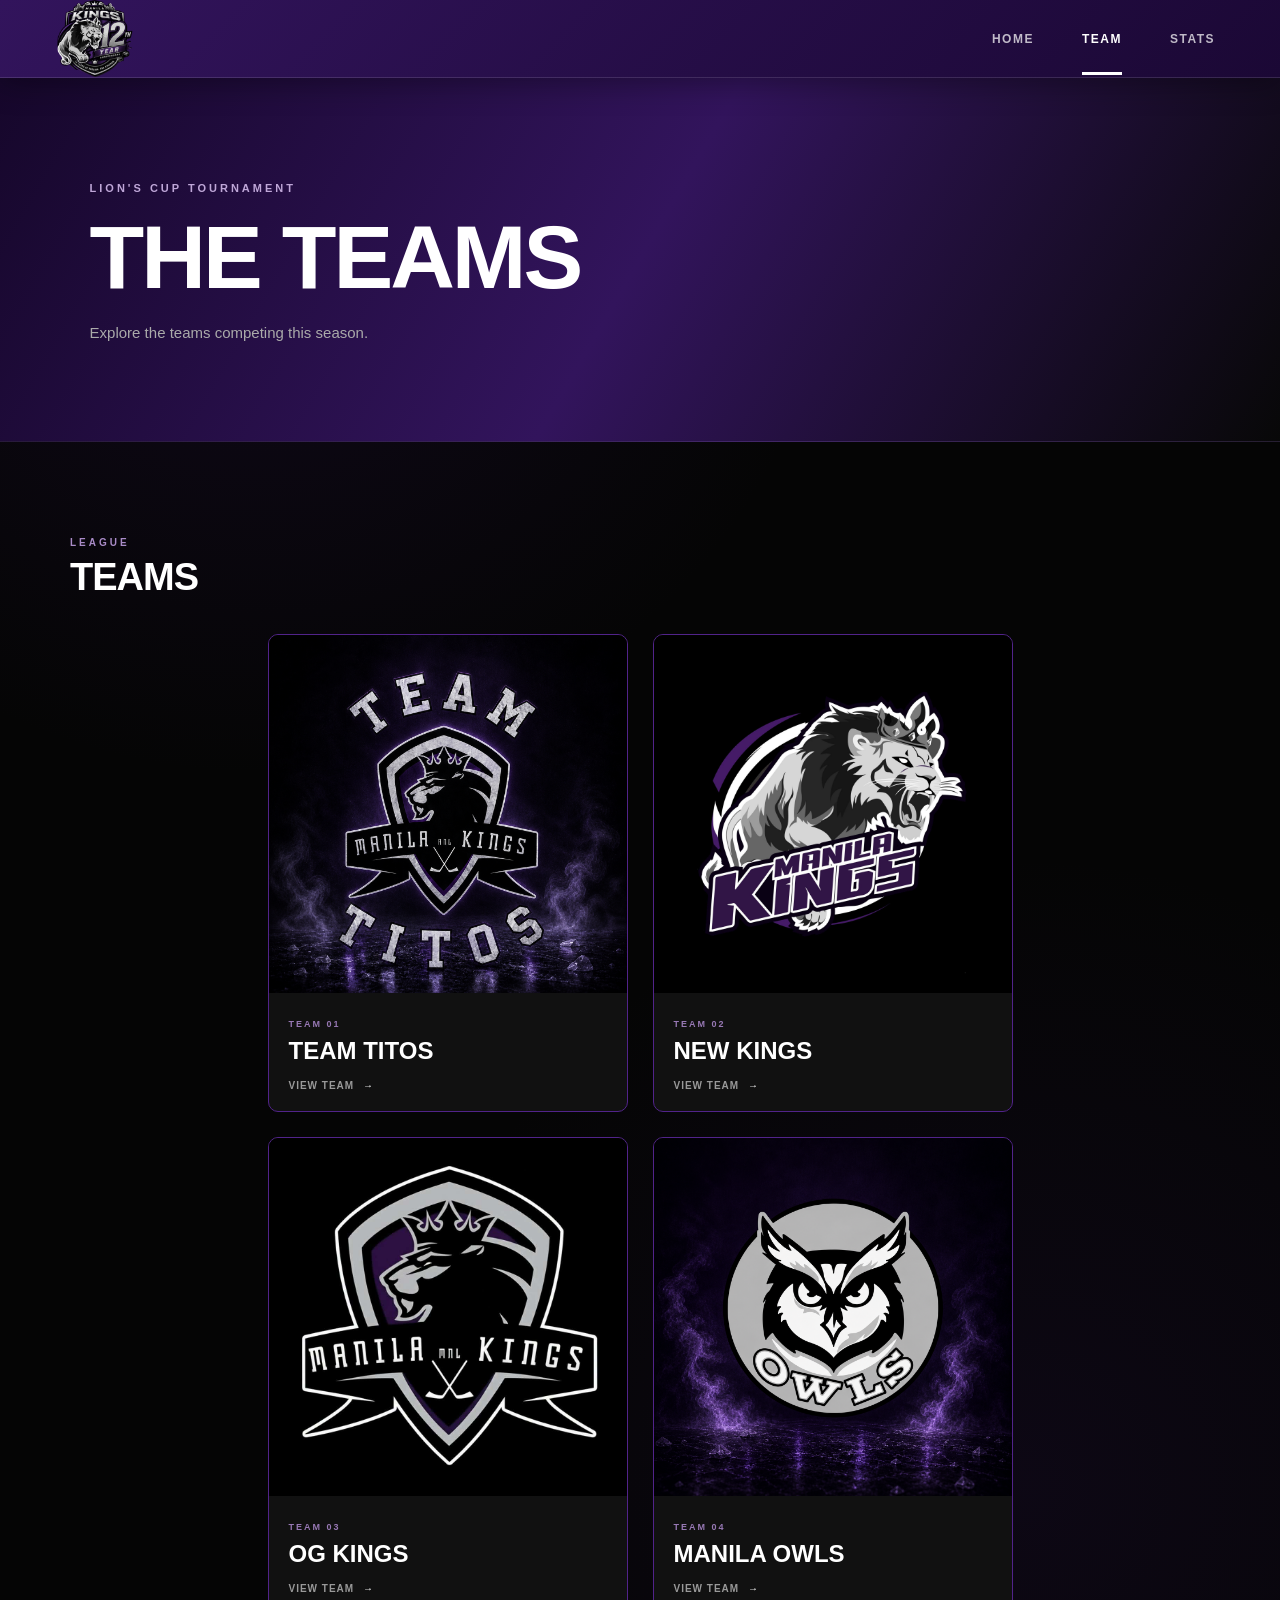
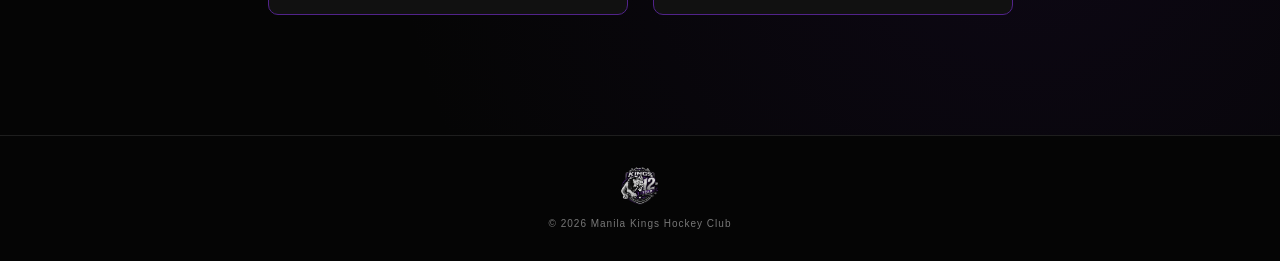
==== team.html @ e968fdde "Add files via upload" ====
<!DOCTYPE html>
<html lang="en">

<head>

    <meta charset="UTF-8">

    <meta name="viewport"
          content="width=device-width, initial-scale=1.0">

    <title>Teams | Manila Kings</title>

    <link rel="stylesheet" href="css/style.css">

</head>

<body>


    <!-- HEADER -->

    <header class="site-header">

        <div class="header-container">

            <a href="index.html"
               class="logo-link">

                <img
                    src="KINGSLOGO.png"
                    class="header-logo"
                    alt="Manila Kings"
                >

            </a>


            <nav class="main-nav">

                <a href="index.html">
                    HOME
                </a>

                <a href="team.html"
                   class="active">
                    TEAM
                </a>

                <a href="#">
                    STATS
                </a>

            </nav>

        </div>

    </header>



    <!-- TEAM HERO -->

    <section class="page-hero">

        <div>

            <span>
                LION'S CUP TOURNAMENT
            </span>

            <h1>
                THE TEAMS
            </h1>

            <p>
                Explore the teams competing
                this season.
            </p>

        </div>

    </section>



    <!-- TEAMS -->

    <main class="teams-page">

        <div class="section-container">


            <div class="section-heading">

                <span>
                    LEAGUE
                </span>

                <h2>
                    TEAMS
                </h2>

            </div>



            <div class="teams-grid">


                <!-- TEAM 1 -->

                <a href="team-1.html"
                   class="team-card">

                    <div class="team-card-number">
                        
                    </div>

                    <div class="team-logo-container">

                        <img
                            src="TEAMTITOS3.png"
                            alt="Team Alpha"
                        >

                    </div>

                    <div class="team-card-info">

                        <span>
                            TEAM 01
                        </span>

                        <h3>
                            TEAM TITOS
                        </h3>

                        <p>
                            VIEW TEAM
                            <b>→</b>
                        </p>

                    </div>

                </a>



                <!-- TEAM 2 -->

                <a href="team-2.html"
                   class="team-card">

                    <div class="team-card-number">
                        
                    </div>

                    <div class="team-logo-container">

                        <img
                            src="NEWKINGS.jpg"
                            alt="Team Bravo"
                        >

                    </div>

                    <div class="team-card-info">

                        <span>
                          TEAM 02  
                        </span>

                        <h3>
                            NEW KINGS
                        </h3>

                        <p>
                            VIEW TEAM
                            <b>→</b>
                        </p>

                    </div>

                </a>



                <!-- TEAM 3 -->

                <a href="team-3.html"
                   class="team-card">

                    <div class="team-card-number">
                        
                    </div>

                    <div class="team-logo-container">

                        <img
                            src="OGKINGS.jpg"
                            alt="Team Charlie"
                        >

                    </div>

                    <div class="team-card-info">

                        <span>
                            TEAM 03
                        </span>

                        <h3>
                            OG KINGS
                        </h3>

                        <p>
                            VIEW TEAM
                            <b>→</b>
                        </p>

                    </div>

                </a>



                <!-- TEAM 4 -->

                <a href="team-4.html"
                   class="team-card">

                    <div class="team-card-number">
                        
                    </div>

                    <div class="team-logo-container">

                        <img
                            src="OWLS.png"
                            alt="Team Delta"
                        >

                    </div>

                    <div class="team-card-info">

                        <span>
                            TEAM 04
                        </span>

                        <h3>
                            MANILA OWLS
                        </h3>

                        <p>
                            VIEW TEAM
                            <b>→</b>
                        </p>

                    </div>

                </a>


            </div>

        </div>

    </main>



  


</body>
  <!-- FOOTER -->
<footer class="site-footer">

    <img
        src="KINGSLOGO.png"
        alt="Manila Kings"
    >

    <p>
        © 2026 Manila Kings Hockey Club
    </p>

</footer>
  
</html>
---- css/style.css ----
/* =========================================
   VARIABLES
   ========================================= */

:root {

    --purple: #32145C;
    --purple-dark: #16072B;
    --purple-deep: #0D0419;
    --purple-light: #51238A;

    --black: #050505;
    --black-2: #0A0A0A;

    --white: #FFFFFF;
    --silver: #BDBDBD;
    --gray: #777777;

}


/* =========================================
   RESET
   ========================================= */

* {
    margin: 0;
    padding: 0;

    box-sizing: border-box;
}


html {
    scroll-behavior: smooth;
}


body {

    font-family:
        Arial,
        Helvetica,
        sans-serif;

    background:
        radial-gradient(
            circle at 20% 10%,
            rgba(50,20,92,.25),
            transparent 30%
        ),

        radial-gradient(
            circle at 80% 80%,
            rgba(50,20,92,.18),
            transparent 35%
        ),

        var(--black);

    color: white;

    min-height: 100vh;
}


a {
    text-decoration: none;
    color: inherit;
}


/* =========================================
   HEADER
   ========================================= */

.site-header {

    height: 78px;

    background:
        linear-gradient(
            135deg,
            #32145C,
            #1B0835
        );

    border-bottom:
        1px solid
        rgba(255,255,255,.12);

    position: sticky;

    top: 0;

    z-index: 1000;

    box-shadow:
        0 5px 30px
        rgba(0,0,0,.35);
}


.header-container {

    max-width: 1250px;

    height: 100%;

    margin: auto;

    padding:
        0 30px;

    display: flex;

    align-items: center;

    justify-content: space-between;
}


.logo-link {

    display: flex;

    align-items: center;

    height: 100%;
}


.header-logo {
    width: 100px;
    height: 80px;
    object-fit: contain;
}

.header-logo:hover {

    transform:
        scale(1.08);
}


/* =========================================
   NAVIGATION
   ========================================= */

.main-nav {

    display: flex;

    align-items: center;

    gap: 8px;
}


.main-nav a {

    position: relative;

    padding:
        29px 20px;

    color:
        rgba(255,255,255,.72);

    font-size: 12px;

    font-weight: 700;

    letter-spacing: 1.5px;

    transition:
        color .25s ease;
}


.main-nav a:hover,
.main-nav a.active {

    color: white;
}


.main-nav a::after {

    content: "";

    position: absolute;

    left: 20px;

    right: 20px;

    bottom: 0;

    height: 3px;

    background: white;

    transform:
        scaleX(0);

    transition:
        transform .25s ease;
}


.main-nav a:hover::after,
.main-nav a.active::after {

    transform:
        scaleX(1);
}


/* =========================================
   HERO
   ========================================= */

.hero {

    height: 650px;

    position: relative;

    overflow: hidden;
}


.hero-slideshow {

    position: absolute;

    inset: 0;
}


.slide {

    position: absolute;

    inset: 0;

    background-size: cover;

    background-position: center;

    opacity: 0;

    transform: scale(1.05);

    transition:
        opacity 1s ease,
        transform 6s ease;
}


.slide.active {

    opacity: 1;

    transform: scale(1);
}


.hero-overlay {

    position: absolute;

    inset: 0;

    background:

        linear-gradient(
            90deg,
            rgba(10,2,20,.92),
            rgba(20,5,40,.55),
            rgba(10,2,20,.25)
        );
}


.hero-content {

    position: absolute;

    left: max(
        7vw,
        calc((100% - 1200px) / 2)
    );

    top: 50%;

    transform:
        translateY(-50%);

    max-width: 650px;

    z-index: 5;
}


.hero-small {

    color:
        #BFA7D8;

    font-size: 13px;

    font-weight: 700;

    letter-spacing: 4px;

    margin-bottom: 12px;
}


.hero h1 {

    font-size:
        clamp(50px, 8vw, 100px);

    line-height: .9;

    font-weight: 900;

    letter-spacing: -4px;

    text-transform: uppercase;
}


.hero-content p {

    margin-top: 20px;

    color:
        rgba(255,255,255,.75);

    font-size: 18px;

    letter-spacing: 2px;

    font-weight: 600;
}


/* =========================================
   BUTTONS
   ========================================= */

.hero-buttons {

    display: flex;

    gap: 12px;

    margin-top: 35px;
}


.btn {

    padding:
        15px 25px;

    font-size: 11px;

    font-weight: 800;

    letter-spacing: 1.5px;

    border-radius: 4px;

    transition:
        all .3s ease;
}


.btn-primary {

    background:
        var(--purple);

    color: white;

    border:
        1px solid
        var(--purple);
}


.btn-primary:hover {

    background:
        var(--purple-light);

    transform:
        translateY(-3px);
}


.btn-outline {

    border:
        1px solid
        rgba(255,255,255,.5);

    color: white;
}


.btn-outline:hover {

    background: white;

    color:
        var(--purple);

    transform:
        translateY(-3px);
}


/* =========================================
   SLIDE DOTS
   ========================================= */

.slide-dots {

    position: absolute;

    bottom: 30px;

    left: 50%;

    transform:
        translateX(-50%);

    display: flex;

    gap: 8px;

    z-index: 10;
}


.dot {

    width: 8px;

    height: 8px;

    border-radius: 50%;

    background:
        rgba(255,255,255,.4);

    cursor: pointer;

    transition:
        all .3s ease;
}


.dot.active {

    width: 28px;

    border-radius: 10px;

    background:
        white;
}


/* =========================================
   GENERAL CONTAINER
   ========================================= */

.section-container {

    max-width: 1200px;

    margin: auto;

    padding:
        0 30px;
}


/* =========================================
   SECTION HEADING
   ========================================= */

.section-heading {

    margin-bottom: 35px;
}


.section-heading span {

    color:
        #A98BC7;

    font-size: 10px;

    font-weight: 800;

    letter-spacing: 3px;
}


.section-heading h2 {

    margin-top: 6px;

    font-size: 38px;

    font-weight: 900;

    letter-spacing: -1px;
}


/* =========================================
   MATCH SECTION
   ========================================= */

.match-section {

    padding:
        90px 0;

    background:
        #080808;
}


.match-card {

    min-height: 230px;

    display: grid;

    grid-template-columns:
        130px 1fr 130px;

    align-items: center;

    background:

        linear-gradient(
            135deg,
            #151515,
            #0D0D0D
        );

    border:
        1px solid
        rgba(255,255,255,.1);

    border-radius: 10px;

    overflow: hidden;

    box-shadow:
        0 20px 50px
        rgba(0,0,0,.3);
}


/* DATE */

.match-date {

    height: 100%;

    display: flex;

    flex-direction: column;

    justify-content: center;

    align-items: center;

    background:
        var(--purple);

    text-align: center;
}


.date-month {

    font-size: 13px;

    letter-spacing: 3px;

    font-weight: 800;
}


.date-day {

    font-size: 58px;

    line-height: 55px;

    font-weight: 900;
}


.date-year {

    color:
        rgba(255,255,255,.65);

    font-size: 10px;

    letter-spacing: 2px;
}


/* TEAMS */

.match-teams {

    display: flex;

    justify-content: center;

    align-items: center;

    gap: 45px;
}


.match-team {

    text-align: center;

    min-width: 150px;
}


.match-team img {

    width: 130px;

    height: 130px;

    object-fit: contain;

    margin-bottom: 10px;
}


.match-team h3 {

    font-size: 14px;

    letter-spacing: 1px;
}


.vs {

    font-size: 20px;

    font-weight: 900;

    color:
        #A98BC7;
}


/* TIME */

.match-time {

    height: 100%;

    display: flex;

    flex-direction: column;

    align-items: center;

    justify-content: center;

    border-left:
        1px solid
        rgba(255,255,255,.08);
}


.match-time span {

    color:
        #888;

    font-size: 9px;

    letter-spacing: 2px;

    margin-bottom: 8px;
}


.match-time strong {

    font-size: 25px;
}


/* =========================================
   PERFORMERS
   ========================================= */

.performers-section {

    padding:
        90px 0;

    background:
        linear-gradient(
            180deg,
            #10051D,
            #080808
        );
}










.performer-number {

    height: 100%;

    width: 85px;

    display: flex;

    align-items: center;

    justify-content: center;

    background:
        var(--purple);

    font-size: 32px;

    font-weight: 900;
}








.performer-stat {

    padding:
        20px;

    text-align: center;

    border-left:
        1px solid
        rgba(255,255,255,.08);
}


.performer-stat strong {

    display: block;

    font-size: 30px;

    color:
        #C7B2DA;
}


.performer-stat span {

    font-size: 9px;

    color:
        #888;

    letter-spacing: 1px;
}


/* =========================================
   QUICK LINKS
   ========================================= */

.quick-section {

    padding:
        0 0 100px;

    background:
        #080808;
}


.quick-grid {

    display: grid;

    grid-template-columns:
        repeat(3, 1fr);

    gap: 15px;
}


.quick-card {

    padding: 30px;

    min-height: 180px;

    background:
        linear-gradient(
            135deg,
            #171717,
            #0D0D0D
        );

    border:
        1px solid
        rgba(255,255,255,.08);

    border-radius: 8px;

    transition:
        all .3s ease;
}


.quick-card:hover {

    background:
        linear-gradient(
            135deg,
            var(--purple),
            var(--purple-dark)
        );

    transform:
        translateY(-5px);
}


.quick-card > span {

    color:
        #8560A7;

    font-size: 10px;

    font-weight: 800;
}


.quick-card h3 {

    margin-top: 30px;

    font-size: 22px;
}


.quick-card p {

    margin-top: 8px;

    color:
        #888;

    font-size: 12px;

    line-height: 1.6;
}


.quick-card:hover p {

    color:
        rgba(255,255,255,.7);
}


/* =========================================
   PAGE HERO
   ========================================= */

.page-hero {

    min-height: 360px;

    display: flex;

    align-items: center;

    padding:
        100px 7vw;

    background:

        linear-gradient(
            120deg,
            #16072B,
            #32145C,
            #080808
        );

    border-bottom:
        1px solid
        rgba(255,255,255,.08);
}


.page-hero span {

    color:
        #BFA7D8;

    font-size: 11px;

    font-weight: 800;

    letter-spacing: 3px;
}


.page-hero h1 {

    margin-top: 10px;

    font-size:
        clamp(50px, 7vw, 90px);

    font-weight: 900;

    letter-spacing: -3px;
}


.page-hero p {

    margin-top: 15px;

    color:
        #AAA;

    font-size: 15px;
}


/* =========================================
   TEAMS PAGE
   ========================================= */

.teams-page {

    padding:
        90px 0 120px;
}


/* =========================================
   TEAM GRID
========================================= */

.teams-grid {
    display: grid;

    /* Desktop: 2 smaller cards */
    grid-template-columns: repeat(2, 360px);

    justify-content: center;

    gap: 25px;

    width: 100%;
}


/* =========================================
   TEAM CARD
========================================= */

.team-card {
    width: 360px;

    position: relative;

    overflow: hidden;

    display: flex;

    flex-direction: column;

    background: #111111;

    border: 1px solid #51238A;

    border-radius: 10px;

    transition:
        transform 0.35s ease,
        border-color 0.35s ease;
}


.team-card:hover {
    transform: translateY(-8px);

    border-color: #6D3BA0;

    box-shadow:
        0 20px 50px rgba(50,20,92,.30);
}


/* =========================================
   SQUARE IMAGE
========================================= */

.team-logo-container {
    width: 100%;

    aspect-ratio: 1 / 1;

    display: flex;

    justify-content: center;

    align-items: center;

    overflow: hidden;

    padding: 0;
}


.team-logo-container img {
    width: 100%;
    height: 100%;

    object-fit: cover;

    object-position: center;

    display: block;

    transition:
        transform 0.4s ease;
}


.team-card:hover .team-logo-container img {
    transform: scale(1.05);
}


/* =========================================
   NUMBER
========================================= */

.team-card-number {
    position: absolute;

    top: 15px;
    left: 18px;

    z-index: 5;

    color: rgba(255,255,255,.75);

    font-size: 40px;

    font-weight: 900;
}


/* =========================================
   TEAM INFO
========================================= */

.team-card-info {
    padding: 20px;
}


.team-card-info span {
    color: #9778B4;

    font-size: 9px;

    font-weight: 800;

    letter-spacing: 2px;
}


.team-card-info h3 {
    margin-top: 6px;

    font-size: 24px;

    font-weight: 900;
}


.team-card-info p {
    margin-top: 15px;

    color: #999999;

    font-size: 10px;

    font-weight: 800;

    letter-spacing: 1px;
}


.team-card-info b {
    color: white;

    margin-left: 5px;
}


/* =========================================
   TABLET
========================================= */

@media (max-width: 850px) {

    .teams-grid {
        grid-template-columns: repeat(2, minmax(0, 1fr));

        gap: 18px;

        padding: 0 20px;
    }

    .team-card {
        width: 100%;
    }

}


/* =========================================
   MOBILE
========================================= */

@media (max-width: 600px) {

    .teams-grid {
        grid-template-columns: 1fr;

        width: 100%;

        padding: 0 20px;

        gap: 20px;
    }

    .team-card {
        width: 100%;

        max-width: 360px;

        margin: 0 auto;
    }

}


/* =========================================
   SMALL PHONES
========================================= */

@media (max-width: 380px) {

    .teams-grid {
        padding: 0 15px;
    }

    .team-card {
        max-width: 100%;
    }

    .team-card-info {
        padding: 17px;
    }

    .team-card-info h3 {
        font-size: 21px;
    }
}


/* =========================================
   FOOTER
========================================= */
.site-footer { width:100%; padding:30px 20px; display:flex; flex-direction:column; align-items:center; justify-content:center; text-align:center; background:#050505; border-top:1px solid rgba(255,255,255,.1); gap:10px; }
.site-footer img { width:40px; height:40px; object-fit:contain; display:block; margin:0; }
.site-footer p { width:100%; margin:0; padding:0; color:#777; text-align:center; font-family:Arial,Helvetica,sans-serif; font-size:10px; font-weight:500; line-height:1.5; letter-spacing:1px; }

@media (max-width:850px) { .site-header{height:70px;} .header-container{padding:0 20px;} .header-logo{width:85px;height:65px;} .main-nav{gap:2px;} .main-nav a{padding:25px 12px;font-size:11px;letter-spacing:1px;} .main-nav a::after{left:12px;right:12px;} }
@media (max-width:600px) { .site-header{height:60px;} .header-container{width:100%;padding:0 12px;} .header-logo{width:65px;height:55px;} .main-nav{gap:0;} .main-nav a{padding:22px 7px;font-size:9px;letter-spacing:.5px;} .main-nav a::after{left:7px;right:7px;height:2px;} }
@media (max-width:380px) { .site-header{height:56px;} .header-container{padding:0 8px;} .header-logo{width:55px;height:48px;} .main-nav a{padding:20px 5px;font-size:8px;letter-spacing:.3px;} .main-nav a::after{left:5px;right:5px;} }

@media (max-width:600px) { .match-card{display:flex;flex-direction:column;min-height:0;} .match-date{width:100%;min-height:60px;padding:12px 10px;text-align:center;background:#32145C;color:#fff;box-sizing:border-box;} .match-teams{width:100%;display:flex;justify-content:center;align-items:center;gap:10px;padding:20px 10px 5px;box-sizing:border-box;} .match-team{flex:1;min-width:0;max-width:110px;text-align:center;} .match-team img{width:70px;height:70px;object-fit:contain;margin-bottom:7px;} .match-team h3{margin:0;font-size:11px;line-height:1.2;letter-spacing:.5px;white-space:normal;overflow-wrap:anywhere;} .vs{flex-shrink:0;font-size:15px;font-weight:900;color:#A98BC7;padding:0 2px;} .match-time{width:100%;height:auto;display:flex;flex-direction:column;align-items:center;justify-content:center;border-left:none;border-top:1px solid rgba(255,255,255,.08);margin-top:15px;padding:15px 0 5px;} .match-time span{color:#888;font-size:8px;letter-spacing:2px;margin-bottom:5px;} .match-time strong{font-size:20px;} }
/* =========================================
   RESPONSIVE SLIDESHOW
========================================= */

.slideshow {
    width: 100%;
    overflow: hidden;
}

.slideshow img {
    width: 100%;
    height: auto;
    display: block;
    object-fit: cover;
}

/* MOBILE */
@media (max-width: 600px) {

    .slideshow {
        width: 100%;
        max-width: 100%;
        margin: 0;
    }

    .slideshow img {
        width: 100%;
        height: auto;
        object-fit: cover;
    }

}


/* SMALL PHONE */
@media (max-width: 380px) {

    .slideshow {
        width: 100%;
    }

    .slideshow img {
        width: 100%;
        height: auto;
    }
}
/* =========================================
   HERO - MOBILE
========================================= */

@media (max-width: 600px) {

    .hero {
        min-height: 0;
        height: 280px;

        padding: 25px 20px;

        display: flex;
        align-items: center;
        justify-content: flex-start;

        overflow: hidden;
    }

    .hero-content {
        width: 100%;
        max-width: 100%;

        text-align: left;
    }

    .hero h1 {
        font-size: 28px;
        line-height: 1.1;
        margin-bottom: 8px;
    }

    .hero p {
        font-size: 11px;
        line-height: 1.4;
    }

}


/* =========================================
   SMALL PHONE
========================================= */

@media (max-width: 380px) {

    .hero {
        height: 230px;

        padding: 20px 15px;

        justify-content: flex-start;
    }

    .hero-content {
        text-align: left;
    }

  .hero h1 {
    width: fit-content;
    max-width: 200px;
    line-height: 0.95;
     letter-spacing: 0px;
}

    .hero p {
        font-size: 9px;
    }

}



/* =========================================
   TOP PERFORMERS
========================================= */



/* =========================================
   PERFORMER CARD
========================================= */



/* =========================================
   PLAYER IMAGE - 1:1
========================================= */

.performer-photo {
    width: 100%;
    aspect-ratio: 1 / 1;

    overflow: hidden;

    background: #161616;
}

.performer-photo img {
    width: 100%;
    height: 100%;

    display: block;

    object-fit: cover;
    object-position: center;
}


/* =========================================
   PLAYER INFO
========================================= */





/* =========================================
   PLAYER STATS
========================================= */




/* =========================================
   MOBILE - HORIZONTAL SWIPE
========================================= */

@media (max-width: 600px) {

 
    


    /* PLAYER CARD */

    

    /* IMAGE */

    .performer-photo {
        width: 100%;
        aspect-ratio: 1 / 1;
    }


    /* TEXT */

  


    /* STATS */

    
}


/* =========================================
   SMALL PHONES
========================================= */

@media (max-width: 380px) {

    

   
}
/* =========================================
   TOP PERFORMERS
   ========================================= */

.performers-section {
    padding: 90px 0;
    background: linear-gradient(
        180deg,
        #10051D,
        #080808
    );
}


/* =========================================
   DESKTOP - 3 CARDS
   ========================================= */

.performers-grid {
    display: grid;
    grid-template-columns: repeat(3, 1fr);
    gap: 20px;
    width: 100%;
}


/* =========================================
   PLAYER CARD
   ========================================= */

.performer-card {
    min-width: 0;
    overflow: hidden;

    background: #0A0A0A;

    border: 1px solid rgba(255,255,255,.08);
    border-radius: 8px;

    transition:
        transform .3s ease,
        border-color .3s ease;
}

.performer-card:hover {
    transform: translateY(-5px);

    border-color:
        rgba(80,35,138,.7);
}


/* =========================================
   PLAYER IMAGE - 1:1
   ========================================= */

.performer-photo {
    width: 100%;
    aspect-ratio: 1 / 1;

    overflow: hidden;

    background: #161616;
}

.performer-photo img {
    width: 100%;
    height: 100%;

    display: block;

    object-fit: cover;
    object-position: center;
}


/* =========================================
   PLAYER INFORMATION
   ========================================= */

.performer-info {
    padding: 14px;
}

.performer-info > span {
    display: block;

    margin-bottom: 4px;

    color: #A98BC7;

    font-size: 8px;
    font-weight: 700;

    letter-spacing: 1px;

    text-transform: uppercase;
}

.performer-info h3 {
    margin: 0 0 12px;

    color: #FFFFFF;

    font-size: 16px;
    line-height: 1.1;

    font-weight: 800;

    letter-spacing: .5px;
}


/* =========================================
   STATS
   ========================================= */

.performer-stats {
    display: grid;

    grid-template-columns: repeat(3, 1fr);

    gap: 5px;
}

.stat-box {
    padding: 8px 4px;

    text-align: center;

    background: #32145C;

    border: 1px solid rgba(255,255,255,.08);

    border-radius: 3px;
}

.stat-box strong {
    display: block;

    color: #FFFFFF;

    font-size: 16px;
    line-height: 1;

    font-weight: 800;
}

.stat-box small {
    display: block;

    margin-top: 4px;

    color: #BDBDBD;

    font-size: 6px;
    line-height: 1;

    font-weight: 700;

    letter-spacing: .5px;
}


/* =========================================
   MOBILE - SWIPE
   ========================================= */

@media (max-width: 600px) {

    .performers-section {
        padding: 60px 0;
    }

    .performers-grid {

        display: flex;

        flex-direction: row;

        gap: 12px;

        width: 100%;

        overflow-x: auto;
        overflow-y: hidden;

        padding:
            5px 20px 15px;

        scroll-snap-type:
            x mandatory;

        -webkit-overflow-scrolling:
            touch;

        scrollbar-width: none;
    }


    .performers-grid::-webkit-scrollbar {
        display: none;
    }


    /* ONE LARGE CARD */

    .performer-card {

        flex: 0 0 78%;

        width: 78%;

        min-width: 78%;

        scroll-snap-align: start;
    }


    /* IMAGE */

    .performer-photo {
        width: 100%;

        aspect-ratio: 1 / 1;
    }


    /* TEXT */

    .performer-info {
        padding: 10px;
    }

    .performer-info > span {
        font-size: 7px;

        margin-bottom: 3px;
    }

    .performer-info h3 {
        font-size: 13px;

        margin-bottom: 9px;
    }


    /* STATS */

    .stat-box {
        padding: 7px 3px;
    }

    .stat-box strong {
        font-size: 14px;
    }

    .stat-box small {
        font-size: 6px;
    }

}


/* =========================================
   SMALL PHONES
   ========================================= */

@media (max-width: 380px) {

    .performers-grid {
        gap: 10px;

        padding-left: 10px;
        padding-right: 10px;
    }

    .performer-card {
        flex: 0 0 82%;

        width: 82%;
        min-width: 82%;
    }

    .performer-info h3 {
        font-size: 12px;
    }

    .stat-box strong {
        font-size: 13px;
    }

}
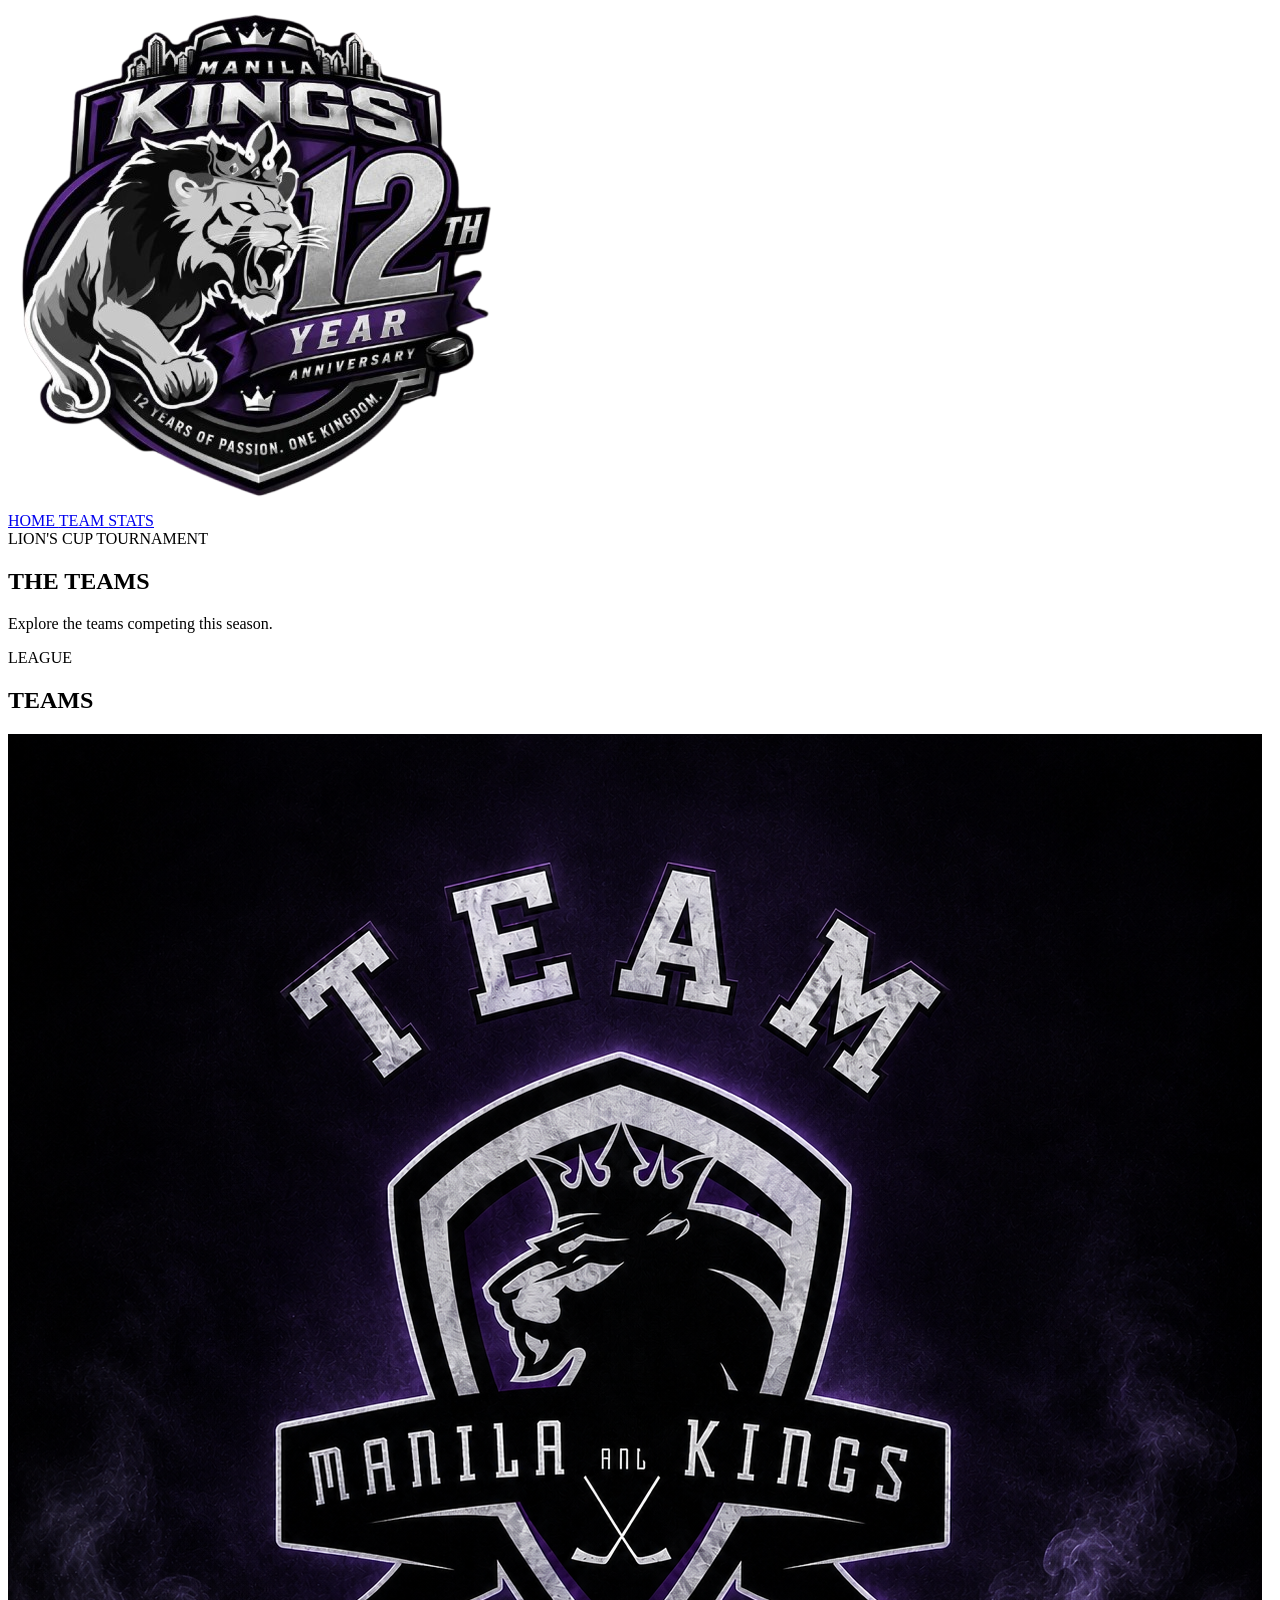
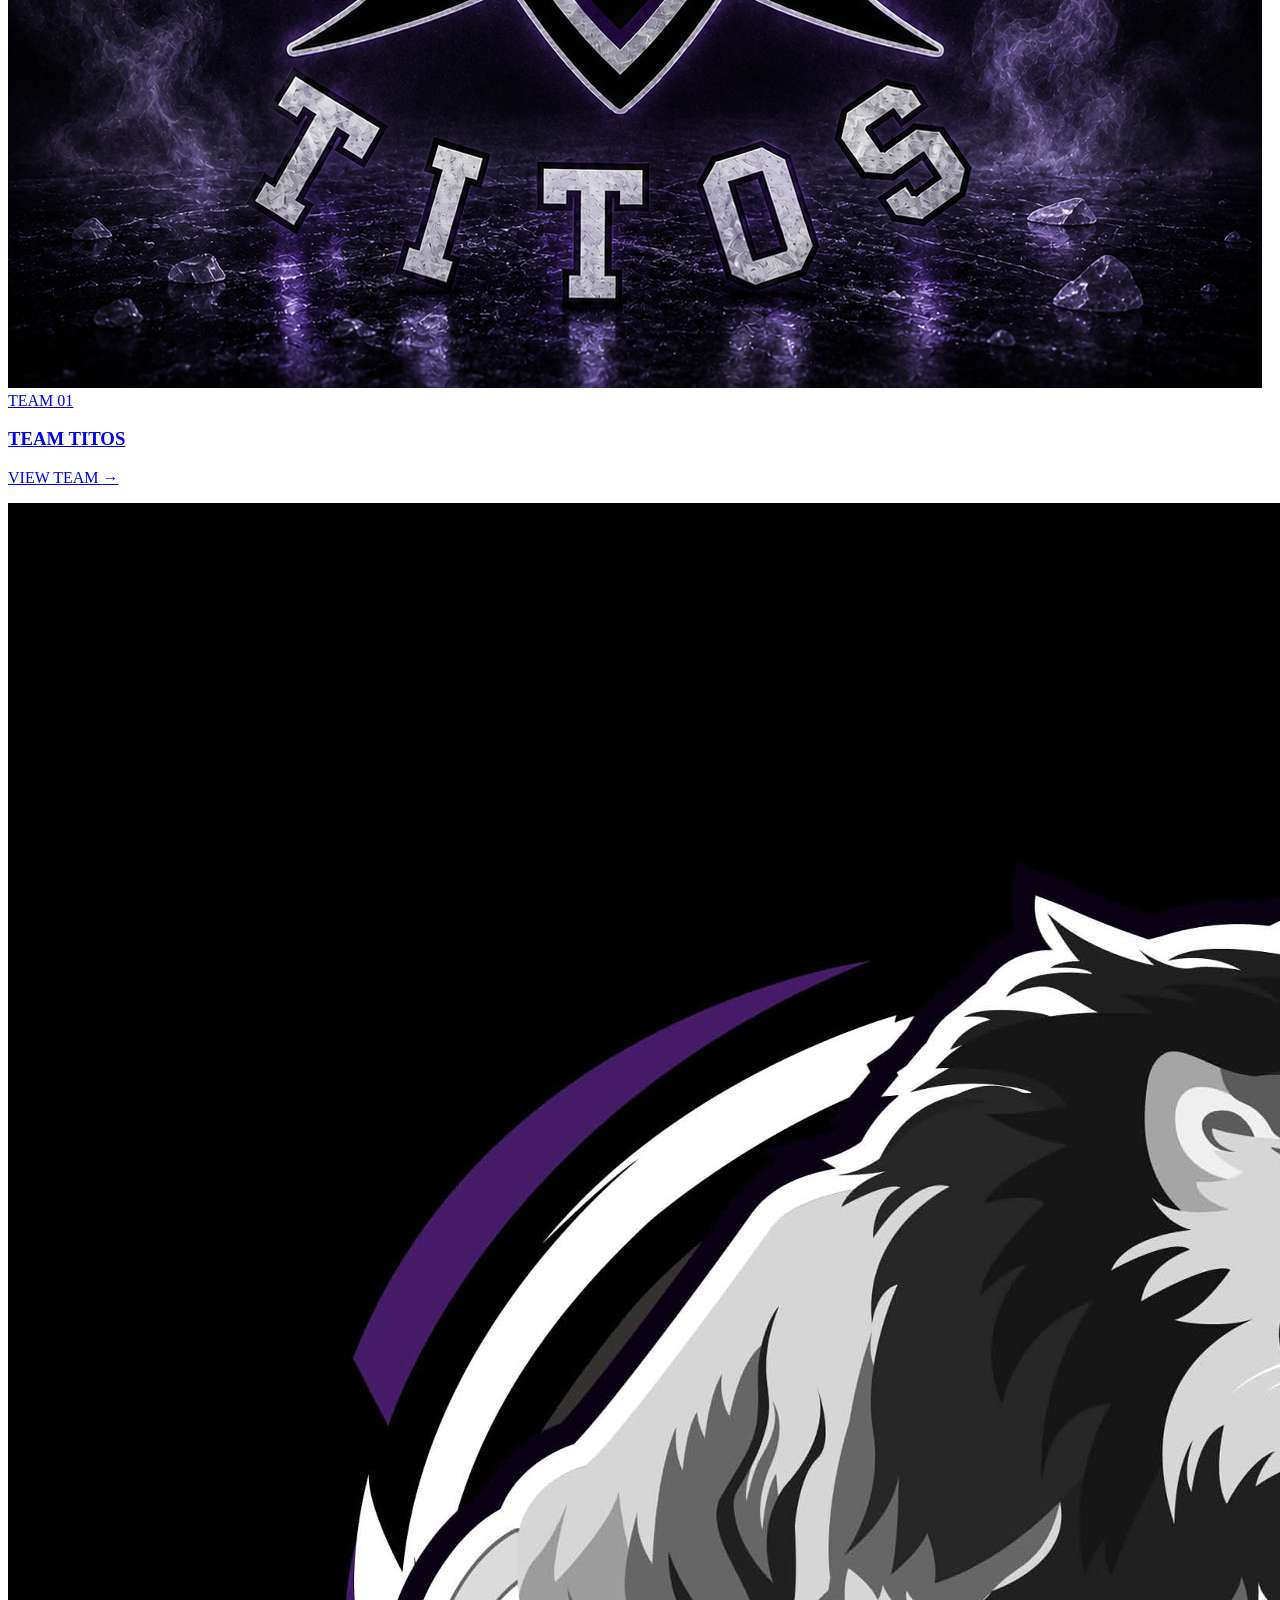
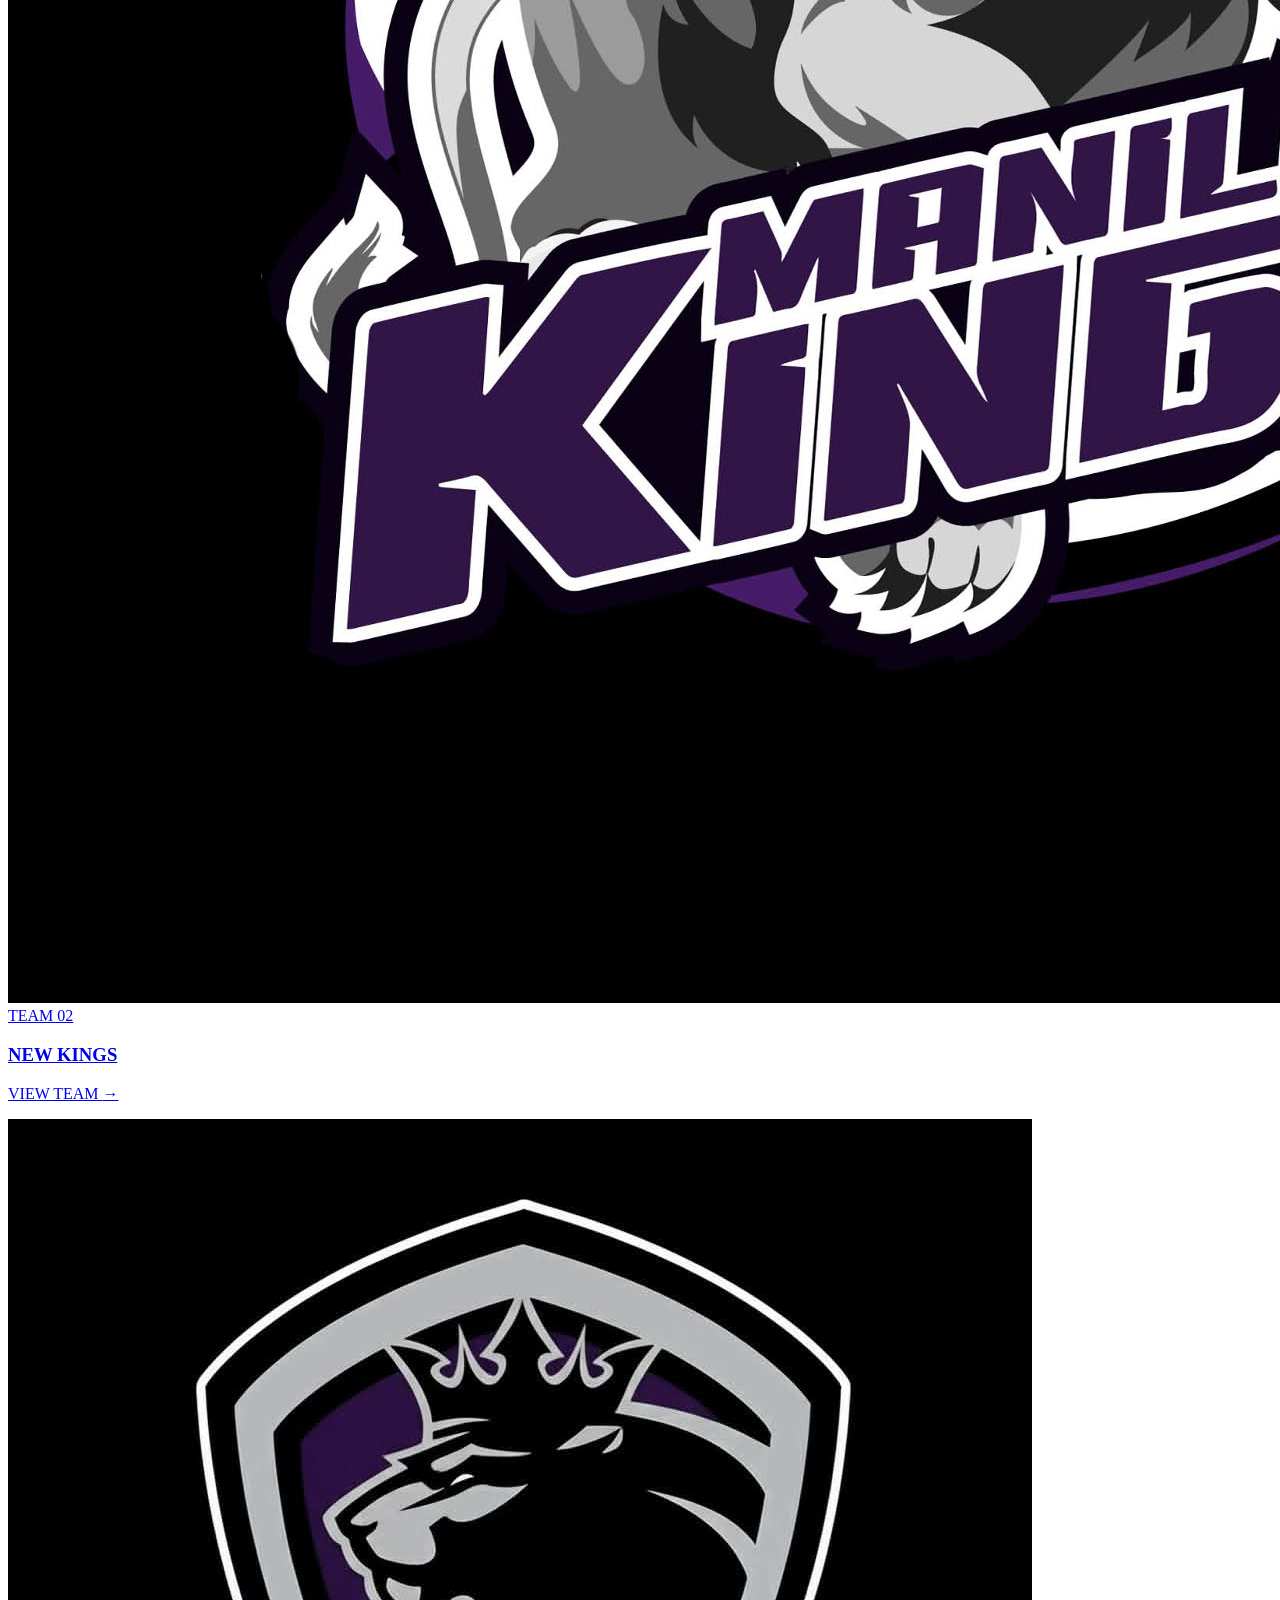
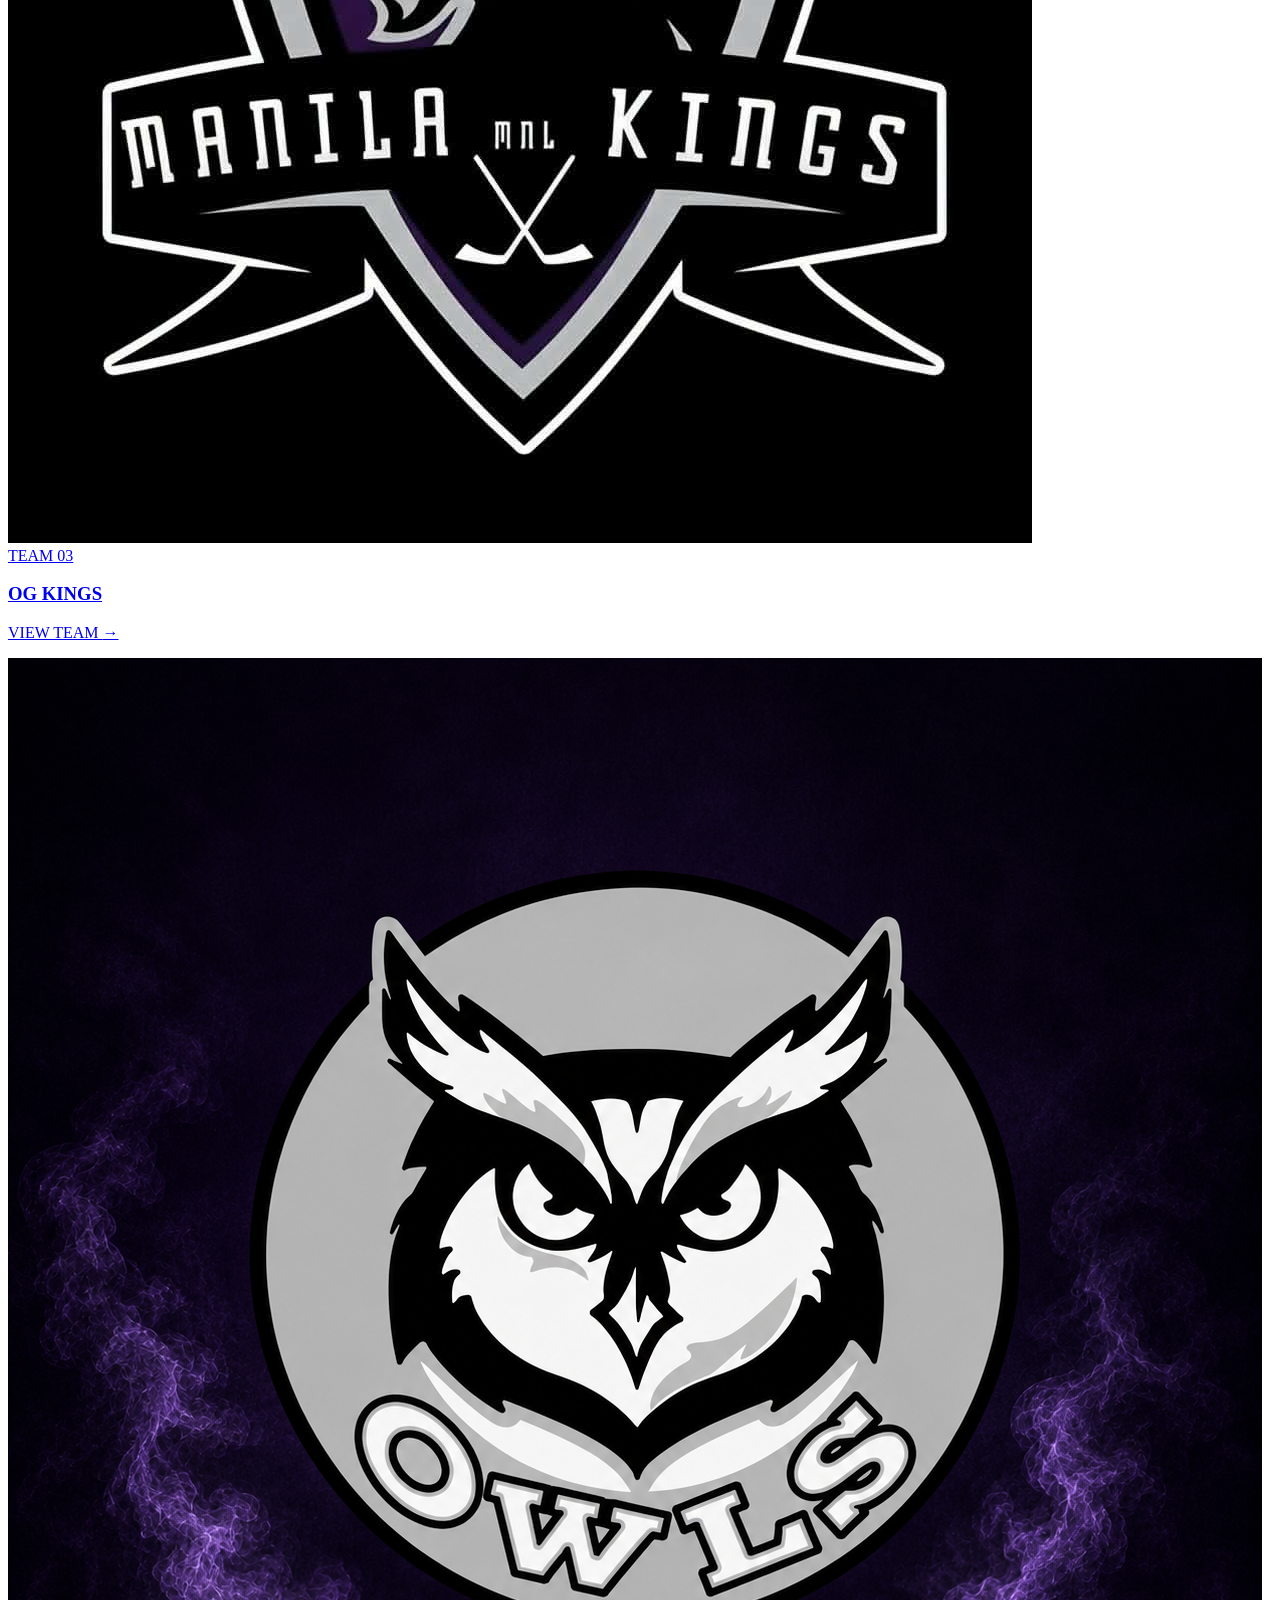
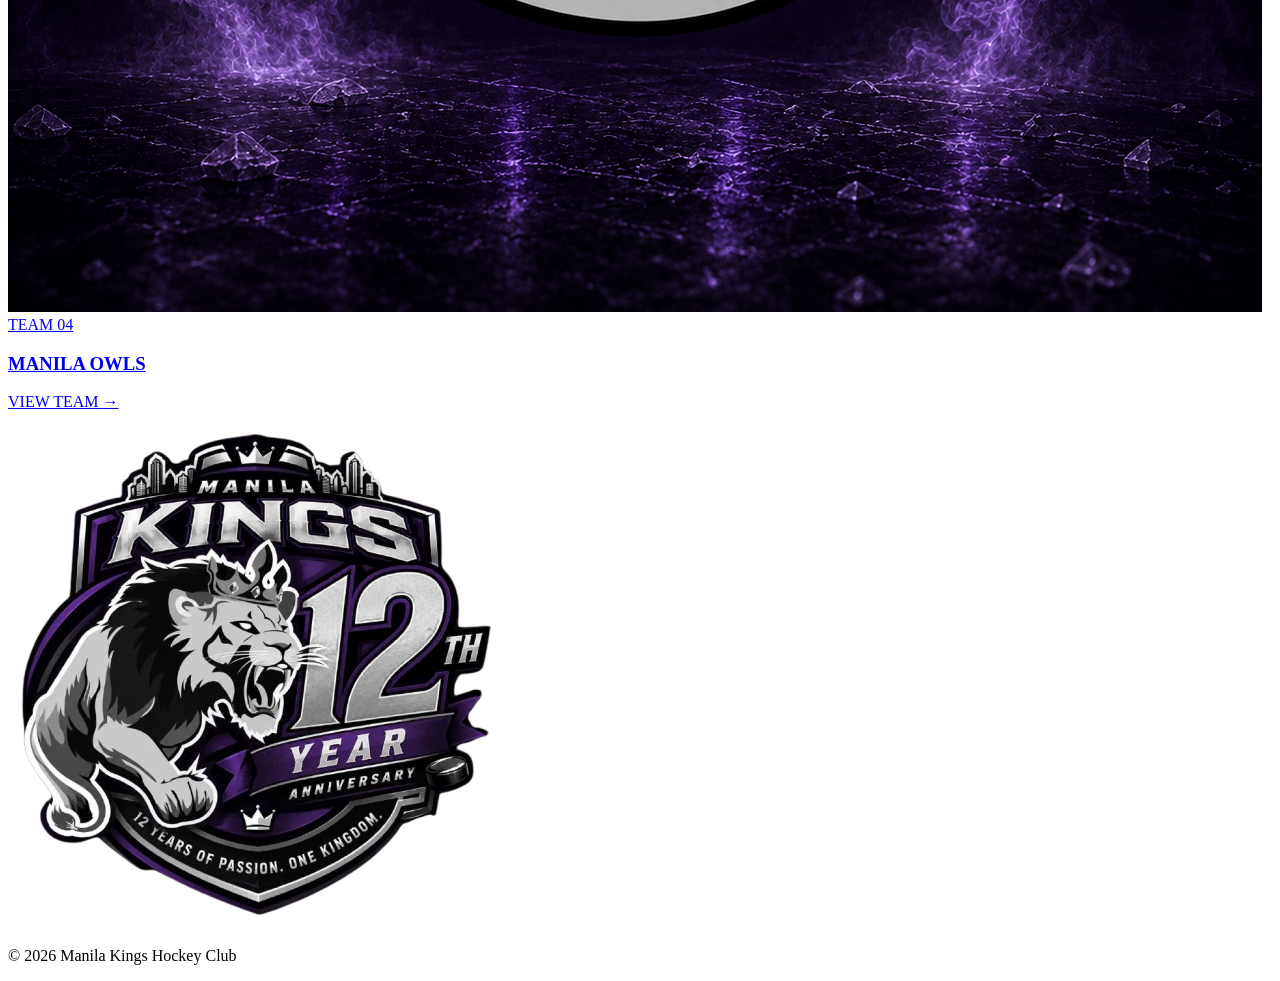
==== commit c1023557: "Update team.html" ====
--- a/team.html
+++ b/team.html
@@ -16,6 +16,8 @@
 
 <body>
 
+
+ 
 
     <!-- HEADER -->
 
@@ -288,4 +290,4 @@
 
 </footer>
   
-</html>+</html>
